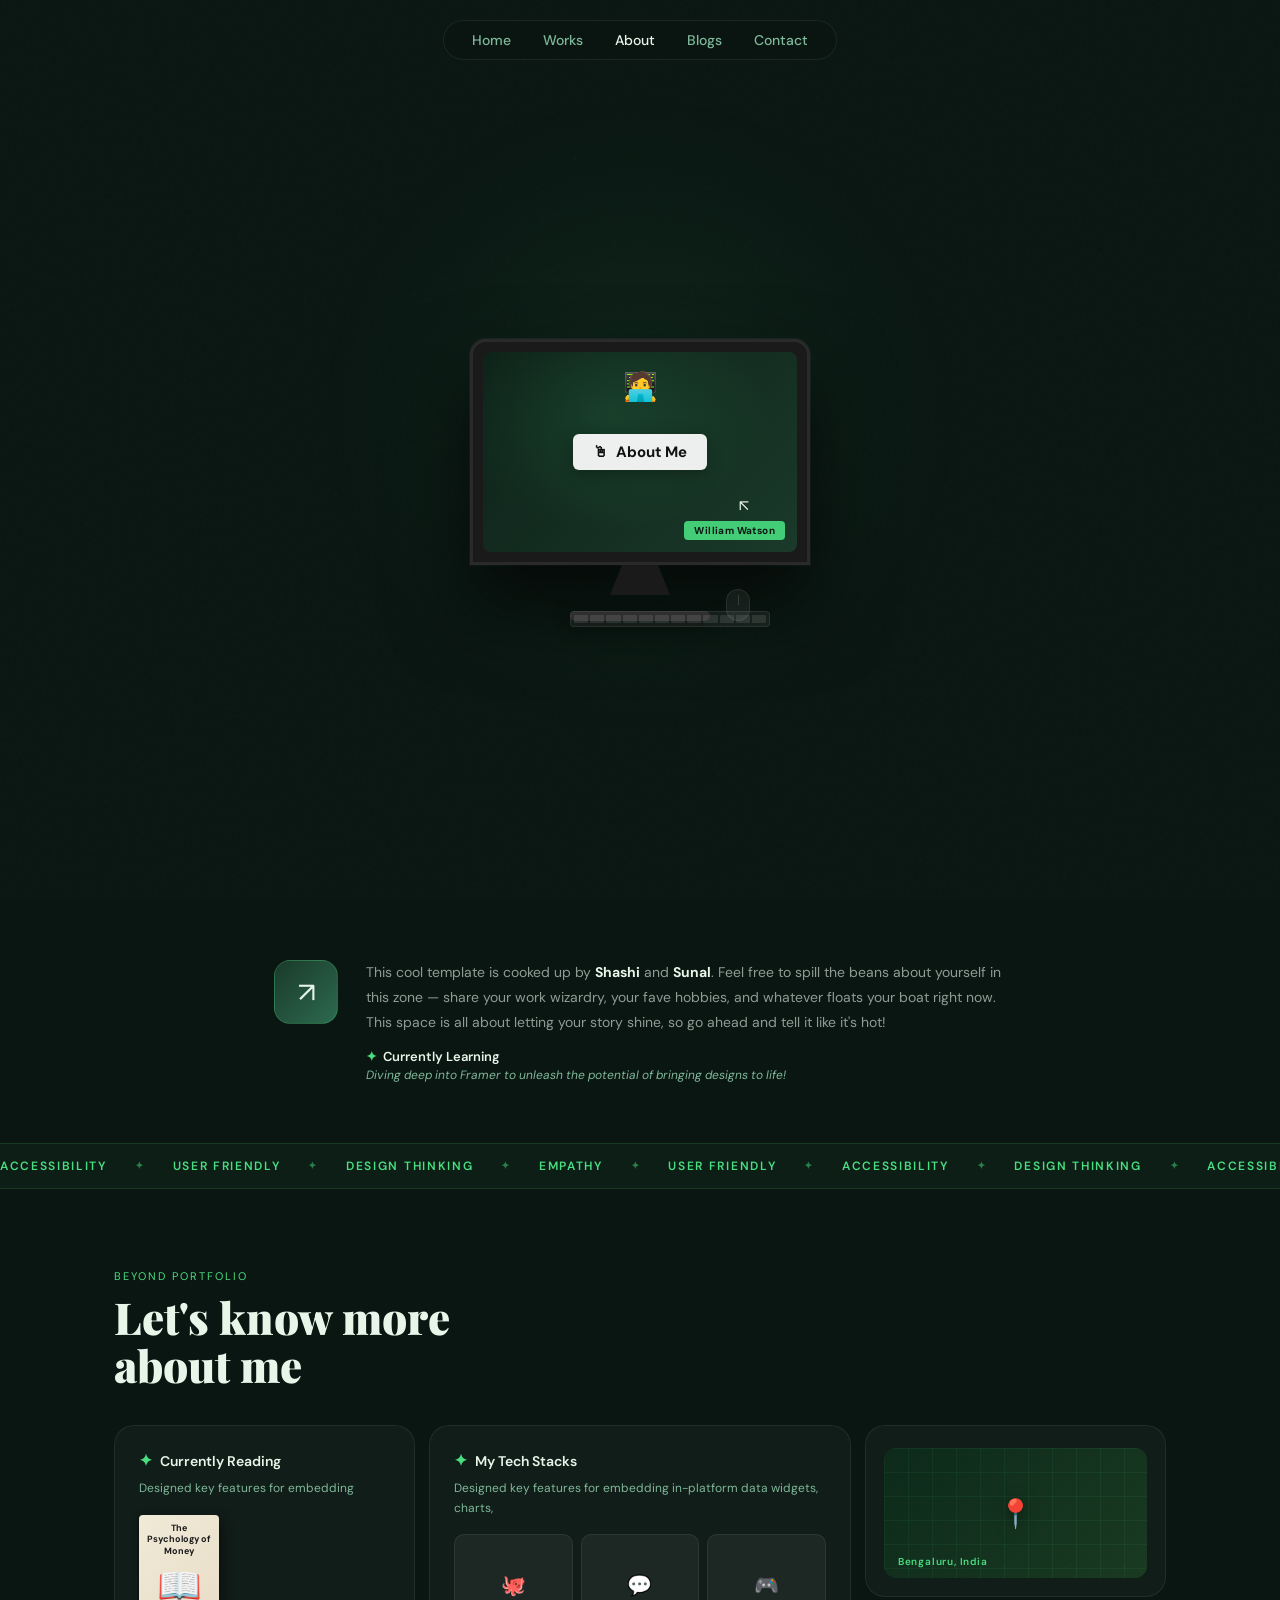
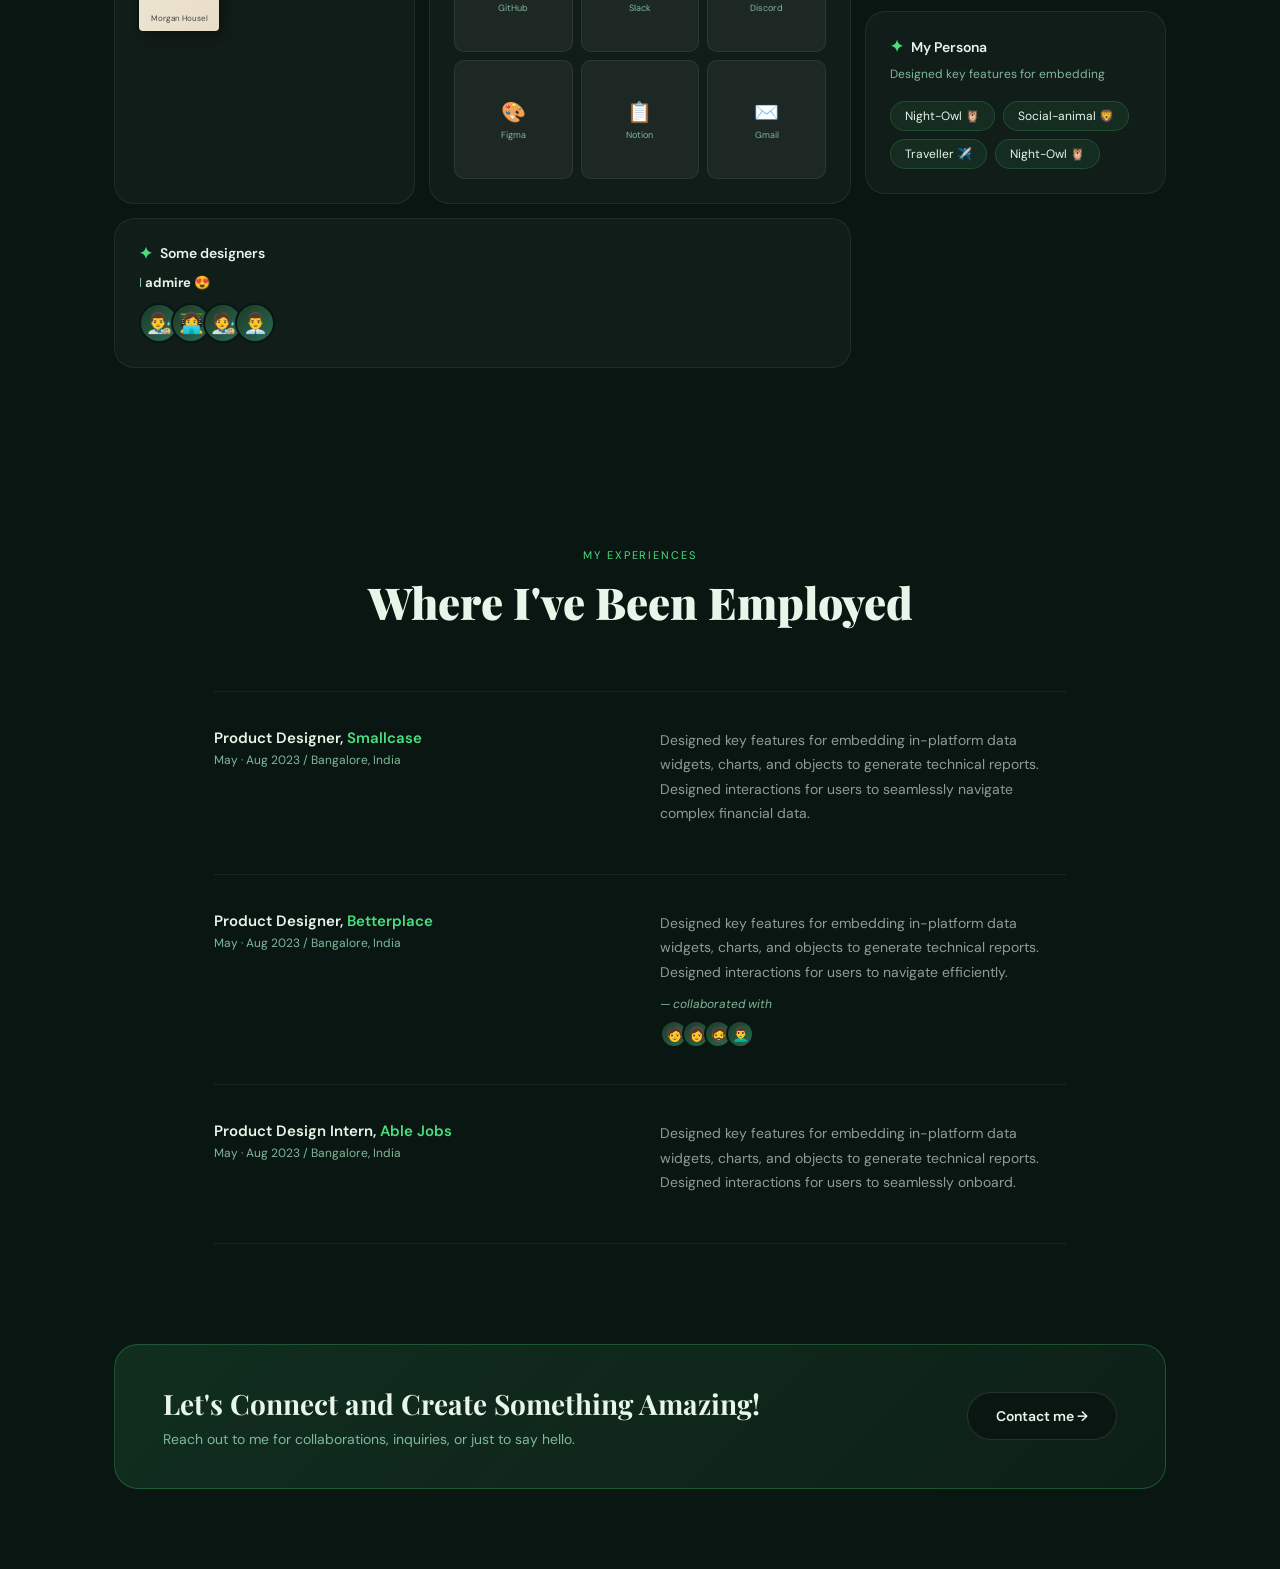
==== about me.html @ 0406e6de "all page ready" ====
<!DOCTYPE html>
<html lang="en">

<head>
<meta charset="UTF-8">
<meta name="viewport" content="width=device-width, initial-scale=1.0">

<title>Ceative Kamrul</title>
<meta content="Graphics & Ui Ux Designer" name="description">
<meta content="creative Kamrul" name="Ui UX Designer Kamrul Hasan">

<!-- Google Fonts -->
<link rel="preconnect" href="https://fonts.googleapis.com">
<link href="https://fonts.googleapis.com/css2?family=Playfair+Display:wght@700;900&family=DM+Sans:wght@300;400;500&display=swap" rel="stylesheet">

<!--Links-->
<link rel="stylesheet" href="about me.css">

<!-- Favicons -->
<link href="./assets/fav-icon/K.png" rel="icon">
<link href="./assets/fav-icon/K.png" rel="apple-touch-icon">

</head>
<body>

<!-- NAV -->
<nav>
  <a href="./index.html">Home</a>
  <a href="./works.html">Works</a>
  <a href="#about" class="active">About</a>
  <a href="./blogs.html">Blogs</a>
  <a href="#faq">Contact</a>
</nav>


<!-- ── HERO MONITOR ── -->
<section class="hero">
  <div class="hero-glow"></div>

  <div class="monitor-wrap reveal">
    <div class="monitor">
      <div class="monitor-screen">
        <div class="monitor-avatar">🧑‍💻</div>
        <div class="monitor-label">
          <span>🖱</span> About Me
        </div>
        <div class="monitor-name-tag">William Watson</div>
        <div class="monitor-cursor">↖</div>
      </div>
    </div>
    <div class="monitor-stand-neck"></div>
    <div class="monitor-stand-base" style="position:relative">
      <div class="monitor-keyboard">
        <span></span><span></span><span></span><span></span>
        <span></span><span></span><span></span><span></span>
        <span></span><span></span><span></span><span></span>
      </div>
      <div class="monitor-mouse"></div>
    </div>
  </div>
</section>

<!-- ── BIO STRIP ── -->
<div class="bio-strip">
  <div class="bio-icon">↗</div>
  <div class="bio-text">
    <p>This cool template is cooked up by <strong>Shashi</strong> and <strong>Sunal</strong>. Feel free to spill the beans about yourself in this zone — share your work wizardry, your fave hobbies, and whatever floats your boat right now. This space is all about letting your story shine, so go ahead and tell it like it's hot!</p>
    <div class="bio-learning">
      <div>
        <div class="bio-learning-label"><span style="color:var(--green)">✦</span> Currently Learning</div>
        <div class="bio-learning-desc">Diving deep into Framer to unleash the potential of bringing designs to life!</div>
      </div>
    </div>
  </div>
</div>

<!-- ── TICKER ── -->
<div class="ticker-wrap">
  <div class="ticker-track">
    <span>ACCESSIBILITY</span><span class="tick-dot">✦</span>
    <span>USER FRIENDLY</span><span class="tick-dot">✦</span>
    <span>DESIGN THINKING</span><span class="tick-dot">✦</span>
    <span>EMPATHY</span><span class="tick-dot">✦</span>
    <span>USER FRIENDLY</span><span class="tick-dot">✦</span>
    <span>ACCESSIBILITY</span><span class="tick-dot">✦</span>
    <span>DESIGN THINKING</span><span class="tick-dot">✦</span>
    <span>ACCESSIBILITY</span><span class="tick-dot">✦</span>
    <span>USER FRIENDLY</span><span class="tick-dot">✦</span>
    <span>DESIGN THINKING</span><span class="tick-dot">✦</span>
    <span>EMPATHY</span><span class="tick-dot">✦</span>
    <span>USER FRIENDLY</span><span class="tick-dot">✦</span>
    <span>ACCESSIBILITY</span><span class="tick-dot">✦</span>
    <span>DESIGN THINKING</span><span class="tick-dot">✦</span>
  </div>
</div>

<!-- ── BEYOND PORTFOLIO ── -->
<section class="beyond-section">
  <div class="beyond-header reveal">
    <div class="beyond-tag">Beyond Portfolio</div>
    <h2 class="beyond-title">Let's know more<br>about me</h2>
  </div>

  <div class="bento">

    <!-- Currently Reading -->
    <div class="bento-card reveal">
      <div class="bento-card-title"><span class="bento-spark">✦</span> Currently Reading</div>
      <div class="bento-desc">Designed key features for embedding</div>
      <div class="book-cover">
        <div class="book-cover-title">The Psychology of Money</div>
        <div class="book-cover-img">📖</div>
        <div class="book-cover-sub">Morgan Housel</div>
      </div>
    </div>

    <!-- Tech Stacks -->
    <div class="bento-card reveal" style="transition-delay:.1s">
      <div class="bento-card-title"><span class="bento-spark">✦</span> My Tech Stacks</div>
      <div class="bento-desc">Designed key features for embedding in-platform data widgets, charts,</div>
      <div class="tech-grid">
        <div class="tech-item">🐙<span>GitHub</span></div>
        <div class="tech-item">💬<span>Slack</span></div>
        <div class="tech-item">🎮<span>Discord</span></div>
        <div class="tech-item">🎨<span>Figma</span></div>
        <div class="tech-item">📋<span>Notion</span></div>
        <div class="tech-item">✉️<span>Gmail</span></div>
      </div>
    </div>

    <!-- Map + Persona stacked -->
    <div style="display:flex;flex-direction:column;gap:14px">

      <!-- Map -->
      <div class="bento-card reveal" style="transition-delay:.2s;padding:18px">
        <div class="map-card">
          <div class="map-grid"></div>
          <div class="map-roads"></div>
          <div class="map-pin">📍</div>
          <div class="map-city">Bengaluru, India</div>
        </div>
      </div>

      <!-- My Persona -->
      <div class="bento-card reveal" style="transition-delay:.25s">
        <div class="bento-card-title"><span class="bento-spark">✦</span> My Persona</div>
        <div class="bento-desc">Designed key features for embedding</div>
        <div class="persona-chips">
          <span class="persona-chip">Night-Owl 🦉</span>
          <span class="persona-chip">Social-animal 🦁</span>
          <span class="persona-chip">Traveller ✈️</span>
          <span class="persona-chip">Night-Owl 🦉</span>
        </div>
      </div>
    </div>

    <!-- Designers I admire (spans 2 cols) -->
    <div class="bento-card reveal" style="grid-column: span 2; transition-delay:.3s">
      <div class="bento-card-title"><span class="bento-spark">✦</span> Some designers</div>
      <div class="admire-text" style="margin-bottom:12px">I <strong>admire</strong> 😍</div>
      <div class="admire-avatars">
        <div class="admire-avatar">👨‍🎨</div>
        <div class="admire-avatar">👩‍💻</div>
        <div class="admire-avatar">🧑‍🎨</div>
        <div class="admire-avatar">👨‍💼</div>
      </div>
    </div>

  </div>
</section>

<!-- ── EXPERIENCE ── -->
<section class="experience-section">
  <div class="exp-header reveal">
    <div class="beyond-tag" style="justify-content:center;display:flex">My Experiences</div>
    <h2 style="font-family:'Playfair Display',serif;font-size:clamp(28px,4vw,44px);font-weight:900;margin-top:10px">Where I've Been Employed</h2>
  </div>

  <div class="exp-list">

    <div class="exp-item" style="animation-delay:.05s">
      <div class="exp-left">
        <div class="exp-role">Product Designer, <span class="exp-company">Smallcase</span></div>
        <div class="exp-date">May · Aug 2023 / Bangalore, India</div>
      </div>
      <div class="exp-right">
        <p class="exp-desc">Designed key features for embedding in-platform data widgets, charts, and objects to generate technical reports. Designed interactions for users to seamlessly navigate complex financial data.</p>
      </div>
    </div>

    <div class="exp-item" style="animation-delay:.1s">
      <div class="exp-left">
        <div class="exp-role">Product Designer, <span class="exp-company">Betterplace</span></div>
        <div class="exp-date">May · Aug 2023 / Bangalore, India</div>
      </div>
      <div class="exp-right">
        <p class="exp-desc">Designed key features for embedding in-platform data widgets, charts, and objects to generate technical reports. Designed interactions for users to navigate efficiently.</p>
        <div class="exp-collab">— collaborated with</div>
        <div class="exp-faces">
          <div class="exp-face">🧑</div>
          <div class="exp-face">👩</div>
          <div class="exp-face">🧔</div>
          <div class="exp-face">👨‍🦱</div>
        </div>
      </div>
    </div>

    <div class="exp-item" style="animation-delay:.15s">
      <div class="exp-left">
        <div class="exp-role">Product Design Intern, <span class="exp-company">Able Jobs</span></div>
        <div class="exp-date">May · Aug 2023 / Bangalore, India</div>
      </div>
      <div class="exp-right">
        <p class="exp-desc">Designed key features for embedding in-platform data widgets, charts, and objects to generate technical reports. Designed interactions for users to seamlessly onboard.</p>
      </div>
    </div>

  </div>
</section>

<!-- ── CTA BANNER ── -->
<div class="cta-banner reveal">
  <div class="cta-inner">
    <div class="cta-text">
      <h3>Let's Connect and Create Something Amazing!</h3>
      <p>Reach out to me for collaborations, inquiries, or just to say hello.</p>
    </div>
    <a href="portfolio.html#faq" class="cta-btn">Contact me →</a>
  </div>
</div>

<script>
  // Scroll reveal
  const observer = new IntersectionObserver(entries => {
    entries.forEach(e => { if (e.isIntersecting) e.target.classList.add('visible'); });
  }, { threshold: 0.12 });
  document.querySelectorAll('.reveal').forEach(el => observer.observe(el));
</script>
</body>
</html>
---- about me.css ----
:root {
    --bg: #0a1612;
    --green: #4ade80;
    --green-dim: rgba(74,222,128,0.12);
    --text: #e8f5e9;
    --muted: #7fb89a;
    --border: rgba(255,255,255,0.07);
    --card: rgba(255,255,255,0.03);
  }

  *, *::before, *::after { box-sizing: border-box; margin: 0; padding: 0; }
  html { scroll-behavior: smooth; }

  body {
    background: var(--bg);
    color: var(--text);
    font-family: 'DM Sans', sans-serif;
    overflow-x: hidden;
  }

  /* noise */
  body::before {
    content: '';
    position: fixed; inset: 0;
    background-image: url("data:image/svg+xml,%3Csvg viewBox='0 0 256 256' xmlns='http://www.w3.org/2000/svg'%3E%3Cfilter id='n'%3E%3CfeTurbulence type='fractalNoise' baseFrequency='0.9' numOctaves='4' stitchTiles='stitch'/%3E%3C/filter%3E%3Crect width='100%25' height='100%25' filter='url(%23n)' opacity='0.04'/%3E%3C/svg%3E");
    pointer-events: none; z-index: 0; opacity: .5;
  }

  /* ── NAV ── */
  nav {
    position: fixed; top: 20px; left: 50%;
    transform: translateX(-50%);
    z-index: 100;
    background: rgba(10,22,18,0.8);
    backdrop-filter: blur(16px);
    border: 1px solid var(--border);
    border-radius: 999px;
    padding: 10px 28px;
    display: flex; gap: 32px;
    animation: fadeDown .6s ease both;
  }
  nav a { color: var(--muted); text-decoration: none; font-size: 14px; font-weight: 500; transition: color .2s; }
  nav a:hover, nav a.active { color: var(--text); }

  /* ── HERO MONITOR ── */
  .hero {
    position: relative; z-index: 1;
    display: flex; flex-direction: column;
    align-items: center; justify-content: center;
    min-height: 100vh;
    padding: 120px 24px 60px;
    text-align: center;
    overflow: hidden;
  }

  .hero-glow {
    position: absolute;
    width: 700px; height: 700px;
    top: 50%; left: 50%;
    transform: translate(-50%, -55%);
    background: radial-gradient(ellipse, rgba(74,222,128,0.07) 0%, transparent 65%);
    pointer-events: none;
  }

  /* iMac monitor */
  .monitor-wrap {
    position: relative; z-index: 1;
    animation: float 5s ease-in-out infinite;
    margin-bottom: 0;
  }

  .monitor {
    width: 340px;
    background: #1a1a1a;
    border: 3px solid #2a2a2a;
    border-radius: 16px 16px 0 0;
    padding: 10px;
    box-shadow: 0 40px 80px rgba(0,0,0,0.7), 0 0 0 1px rgba(255,255,255,0.05);
  }

  .monitor-screen {
    background: linear-gradient(135deg, #0d2018, #1a3a2a);
    border-radius: 8px;
    height: 200px;
    display: flex; align-items: center; justify-content: center;
    position: relative; overflow: hidden;
  }

  .monitor-screen::before {
    content: '';
    position: absolute; inset: 0;
    background: radial-gradient(ellipse at 40% 30%, rgba(74,222,128,0.12) 0%, transparent 60%);
  }

  .monitor-label {
    background: rgba(255,255,255,0.92);
    color: #111;
    font-weight: 700;
    font-size: 15px;
    padding: 8px 20px;
    border-radius: 6px;
    position: relative; z-index: 1;
    box-shadow: 0 4px 16px rgba(0,0,0,0.3);
    display: flex; align-items: center; gap: 8px;
  }

  .monitor-avatar {
    font-size: 28px;
    position: absolute; top: 16px; left: 50%;
    transform: translateX(-50%);
    z-index: 2;
  }

  .monitor-name-tag {
    position: absolute; bottom: 12px; right: 12px;
    background: rgba(74,222,128,0.9);
    color: #0a1612;
    font-size: 10px; font-weight: 700;
    padding: 3px 10px; border-radius: 4px;
    letter-spacing: .04em;
    z-index: 2;
  }

  .monitor-cursor {
    position: absolute; bottom: 36px; right: 48px;
    font-size: 16px; z-index: 2;
  }

  .monitor-stand-neck {
    width: 60px; height: 30px;
    background: #1a1a1a;
    margin: 0 auto;
    clip-path: polygon(20% 0, 80% 0, 100% 100%, 0% 100%);
  }

  .monitor-stand-base {
    width: 140px; height: 10px;
    background: #222;
    border-radius: 999px;
    margin: 0 auto;
    box-shadow: 0 4px 16px rgba(0,0,0,0.5);
  }

  .monitor-keyboard {
    width: 200px; height: 16px;
    background: rgba(255,255,255,0.06);
    border: 1px solid rgba(255,255,255,0.08);
    border-radius: 4px;
    margin: 16px auto 0;
    display: grid;
    grid-template-columns: repeat(12,1fr);
    gap: 2px; padding: 3px;
  }
  .monitor-keyboard span {
    background: rgba(255,255,255,0.1);
    border-radius: 1px;
  }

  .monitor-mouse {
    width: 24px; height: 32px;
    background: rgba(255,255,255,0.06);
    border: 1px solid rgba(255,255,255,0.08);
    border-radius: 12px;
    position: absolute;
    right: -40px; bottom: 0;
  }
  .monitor-mouse::before {
    content: '';
    display: block;
    width: 1px; height: 10px;
    background: rgba(255,255,255,0.15);
    margin: 5px auto;
  }

  /* ── BIO STRIP ── */
  .bio-strip {
    position: relative; z-index: 1;
    max-width: 780px;
    margin: 60px auto 0;
    padding: 0 24px;
    display: flex; gap: 28px; align-items: flex-start;
    animation: fadeUp .8s .3s ease both; opacity: 0;
    animation-fill-mode: forwards;
  }

  .bio-icon {
    width: 64px; height: 64px;
    background: linear-gradient(135deg, #1a3a2a, #2d6a4f);
    border-radius: 16px;
    border: 1px solid rgba(74,222,128,0.2);
    display: flex; align-items: center; justify-content: center;
    font-size: 28px; flex-shrink: 0;
  }

  .bio-text p { font-size: 14px; color: rgba(232,245,233,0.6); line-height: 1.8; margin-bottom: 12px; }
  .bio-text p strong { color: var(--text); }

  .bio-learning {
    display: flex; align-items: flex-start; gap: 8px; margin-top: 4px;
  }
  .bio-learning-label {
    font-size: 13px; font-weight: 600; color: var(--text);
    display: flex; align-items: center; gap: 6px;
  }
  .bio-learning-desc { font-size: 12px; color: var(--muted); font-style: italic; margin-top: 2px; }

  /* ── TICKER ── */
  .ticker-wrap {
    overflow: hidden;
    border-top: 1px solid rgba(74,222,128,0.15);
    border-bottom: 1px solid rgba(74,222,128,0.15);
    background: rgba(74,222,128,0.04);
    padding: 14px 0;
    margin: 60px 0;
    position: relative; z-index: 1;
  }
  .ticker-track {
    display: flex; align-items: center; gap: 28px;
    width: max-content;
    animation: scroll-left 20s linear infinite;
    font-size: 12px; font-weight: 600; letter-spacing: .14em; color: var(--green);
  }
  .tick-dot { opacity: .5; font-size: 10px; }

  /* ── BEYOND SECTION ── */
  .beyond-section {
    position: relative; z-index: 1;
    max-width: 1100px; margin: 0 auto;
    padding: 20px 24px 100px;
  }

  .beyond-header {
    margin-bottom: 36px;
  }
  .beyond-tag {
    font-size: 11px; letter-spacing: .18em; text-transform: uppercase;
    color: var(--green); margin-bottom: 10px;
  }
  .beyond-title {
    font-family: 'Playfair Display', serif;
    font-size: clamp(28px, 4vw, 44px);
    font-weight: 900; line-height: 1.1;
  }

  /* bento grid */
  .bento {
    display: grid;
    grid-template-columns: 1fr 1.4fr 1fr;
    grid-template-rows: auto auto;
    gap: 14px;
  }

  @media (max-width: 860px) { .bento { grid-template-columns: 1fr 1fr; } }
  @media (max-width: 560px) { .bento { grid-template-columns: 1fr; } }

  .bento-card {
    background: var(--card);
    border: 1px solid var(--border);
    border-radius: 20px;
    overflow: hidden;
    padding: 24px;
    transition: border-color .3s, transform .3s;
  }
  .bento-card:hover {
    border-color: rgba(74,222,128,0.2);
    transform: translateY(-3px);
  }

  .bento-card-title {
    display: flex; align-items: center; gap: 8px;
    font-size: 14px; font-weight: 600; color: var(--text);
    margin-bottom: 8px;
  }
  .bento-spark { color: var(--green); font-size: 16px; }
  .bento-desc { font-size: 12px; color: var(--muted); line-height: 1.6; margin-bottom: 16px; }

  /* currently reading */
  .book-cover {
    width: 80px;
    background: linear-gradient(135deg, #f0ead6, #e8dcc8);
    border-radius: 4px;
    padding: 8px 6px;
    box-shadow: 4px 4px 12px rgba(0,0,0,0.4), -2px 0 0 rgba(0,0,0,0.2);
    margin-top: 8px;
  }
  .book-cover-title { font-size: 9px; font-weight: 700; color: #1a1a1a; text-align: center; line-height: 1.3; margin-bottom: 4px; }
  .book-cover-sub { font-size: 8px; color: #444; text-align: center; }
  .book-cover-img { font-size: 36px; text-align: center; display: block; margin: 4px 0; }

  /* tech stacks */
  .tech-grid {
    display: grid; grid-template-columns: repeat(3,1fr); gap: 8px;
    margin-top: 4px;
  }
  .tech-item {
    background: rgba(255,255,255,0.05);
    border: 1px solid var(--border);
    border-radius: 10px;
    width: 100%; aspect-ratio: 1;
    display: flex; flex-direction: column;
    align-items: center; justify-content: center;
    font-size: 20px; gap: 4px;
    cursor: default;
    transition: background .2s, border-color .2s;
  }
  .tech-item:hover { background: rgba(74,222,128,0.08); border-color: rgba(74,222,128,0.2); }
  .tech-item span { font-size: 9px; color: var(--muted); }

  /* map card */
  .map-card {
    background: linear-gradient(135deg, #0d2a1a, #1a3a22);
    border-radius: 12px;
    height: 130px;
    display: flex; align-items: center; justify-content: center;
    position: relative; overflow: hidden;
    margin-top: 4px;
  }
  .map-grid {
    position: absolute; inset: 0;
    background-image:
      linear-gradient(rgba(74,222,128,0.06) 1px, transparent 1px),
      linear-gradient(90deg, rgba(74,222,128,0.06) 1px, transparent 1px);
    background-size: 24px 24px;
  }
  .map-roads {
    position: absolute; inset: 0;
    background-image:
      linear-gradient(45deg, rgba(74,222,128,0.08) 1px, transparent 1px),
      linear-gradient(-45deg, rgba(74,222,128,0.05) 1px, transparent 1px);
    background-size: 60px 60px;
  }
  .map-pin { font-size: 28px; position: relative; z-index: 1; filter: drop-shadow(0 4px 8px rgba(0,0,0,0.5)); }
  .map-city {
    position: absolute; bottom: 10px; left: 14px;
    font-size: 10px; font-weight: 600; color: var(--green);
    letter-spacing: .08em; z-index: 1;
  }

  /* designers i admire */
  .admire-avatars {
    display: flex; gap: -8px; margin-top: 12px;
  }
  .admire-avatar {
    width: 40px; height: 40px; border-radius: 50%;
    border: 2px solid var(--bg);
    background: linear-gradient(135deg, #1a3a2a, #2d6a4f);
    display: flex; align-items: center; justify-content: center;
    font-size: 20px; margin-left: -8px;
  }
  .admire-avatar:first-child { margin-left: 0; }
  .admire-text { font-size: 13px; color: var(--muted); margin-top: 10px; }
  .admire-text strong { color: var(--text); }

  /* my persona chips */
  .persona-chips { display: flex; flex-wrap: wrap; gap: 8px; margin-top: 12px; }
  .persona-chip {
    background: rgba(74,222,128,0.08);
    border: 1px solid rgba(74,222,128,0.18);
    border-radius: 999px;
    padding: 6px 14px; font-size: 12px; color: var(--text);
    display: flex; align-items: center; gap: 5px;
  }

  /* ── EXPERIENCE ── */
  .experience-section {
    position: relative; z-index: 1;
    max-width: 900px; margin: 0 auto;
    padding: 80px 24px 100px;
  }

  .exp-header { text-align: center; margin-bottom: 60px; }

  .exp-list { display: flex; flex-direction: column; gap: 0; }

  .exp-item {
    display: grid;
    grid-template-columns: 1fr 1fr;
    gap: 40px;
    padding: 36px 0;
    border-bottom: 1px solid var(--border);
    animation: fadeUp .6s ease both; opacity: 0;
    animation-fill-mode: forwards;
  }
  .exp-item:first-child { border-top: 1px solid var(--border); }

  @media (max-width: 600px) { .exp-item { grid-template-columns: 1fr; gap: 12px; } }

  .exp-left {}
  .exp-role { font-size: 15px; font-weight: 600; color: var(--text); margin-bottom: 4px; }
  .exp-company { color: var(--green); font-weight: 600; }
  .exp-date { font-size: 12px; color: var(--muted); margin-top: 4px; }

  .exp-right {}
  .exp-desc { font-size: 14px; color: rgba(232,245,233,0.6); line-height: 1.75; margin-bottom: 12px; }
  .exp-collab { font-size: 12px; color: var(--muted); margin-bottom: 8px; font-style: italic; }
  .exp-faces { display: flex; gap: 0; }
  .exp-face {
    width: 28px; height: 28px; border-radius: 50%;
    border: 2px solid var(--bg);
    background: linear-gradient(135deg, #1a3a2a, #2d6a4f);
    display: flex; align-items: center; justify-content: center;
    font-size: 14px; margin-left: -6px;
  }
  .exp-face:first-child { margin-left: 0; }

  /* ── CTA BANNER ── */
  .cta-banner {
    position: relative; z-index: 1;
    max-width: 1100px; margin: 0 auto 80px;
    padding: 0 24px;
  }

  .cta-inner {
    background: linear-gradient(135deg, rgba(74,222,128,0.12), rgba(74,222,128,0.05));
    border: 1px solid rgba(74,222,128,0.25);
    border-radius: 24px;
    padding: 40px 48px;
    display: flex; align-items: center; justify-content: space-between;
    gap: 24px; flex-wrap: wrap;
  }

  .cta-text h3 {
    font-family: 'Playfair Display', serif;
    font-size: clamp(20px, 3vw, 28px);
    font-weight: 700; margin-bottom: 8px;
    color: var(--text);
  }
  .cta-text p { font-size: 14px; color: var(--muted); }

  .cta-btn {
    display: inline-flex; align-items: center; gap: 10px;
    padding: 14px 28px;
    background: #0a1612;
    border: 1px solid rgba(255,255,255,0.12);
    border-radius: 999px;
    font-size: 14px; font-weight: 600;
    color: var(--text); text-decoration: none;
    white-space: nowrap;
    transition: background .2s, border-color .2s, transform .2s;
  }
  .cta-btn:hover {
    background: rgba(255,255,255,0.06);
    border-color: rgba(255,255,255,0.25);
    transform: translateX(3px);
  }

  /* ── KEYFRAMES ── */
  @keyframes fadeDown { from { opacity:0; transform:translateX(-50%) translateY(-20px); } to { opacity:1; transform:translateX(-50%) translateY(0); } }
  @keyframes fadeUp { from { opacity:0; transform:translateY(30px); } to { opacity:1; transform:translateY(0); } }
  @keyframes float { 0%,100% { transform:translateY(0); } 50% { transform:translateY(-10px); } }
  @keyframes scroll-left { from { transform:translateX(0); } to { transform:translateX(-50%); } }

  .reveal { opacity:0; transform:translateY(36px); transition: opacity .7s ease, transform .7s ease; }
  .reveal.visible { opacity:1; transform:translateY(0); }
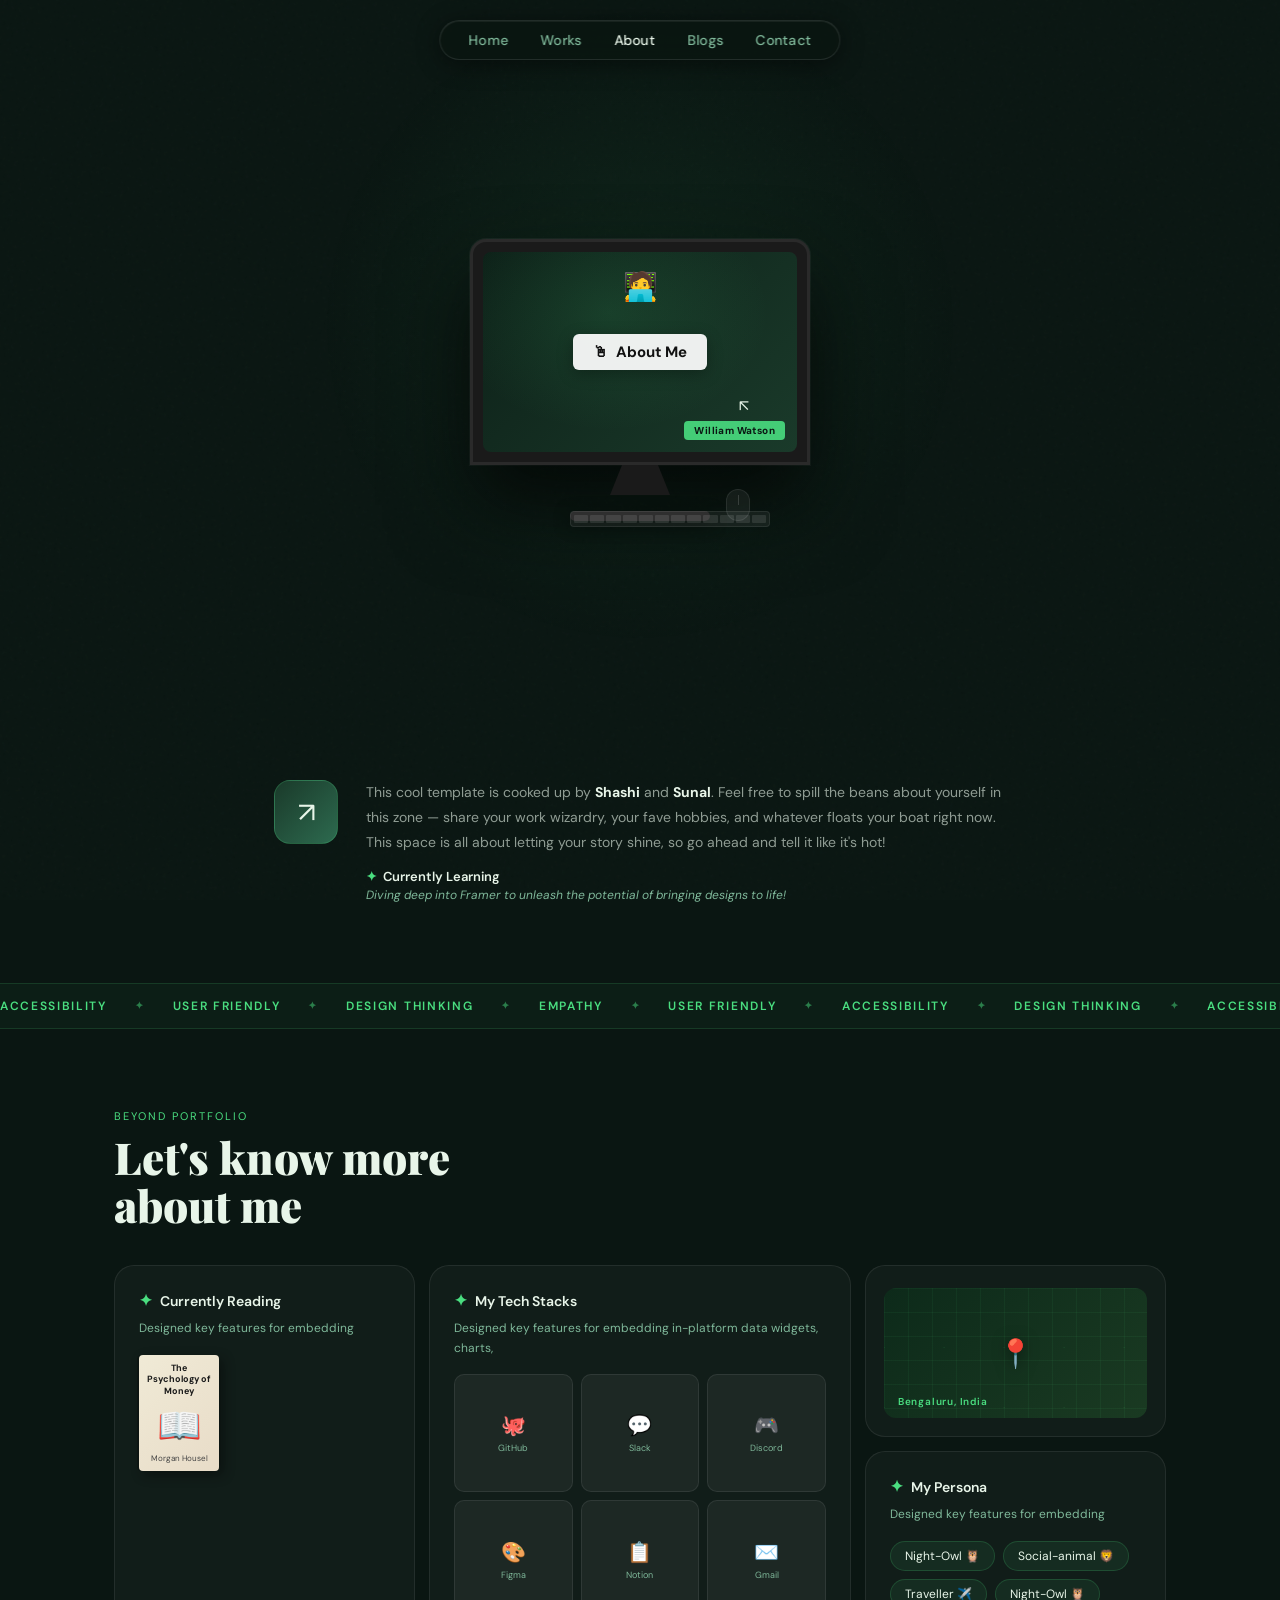
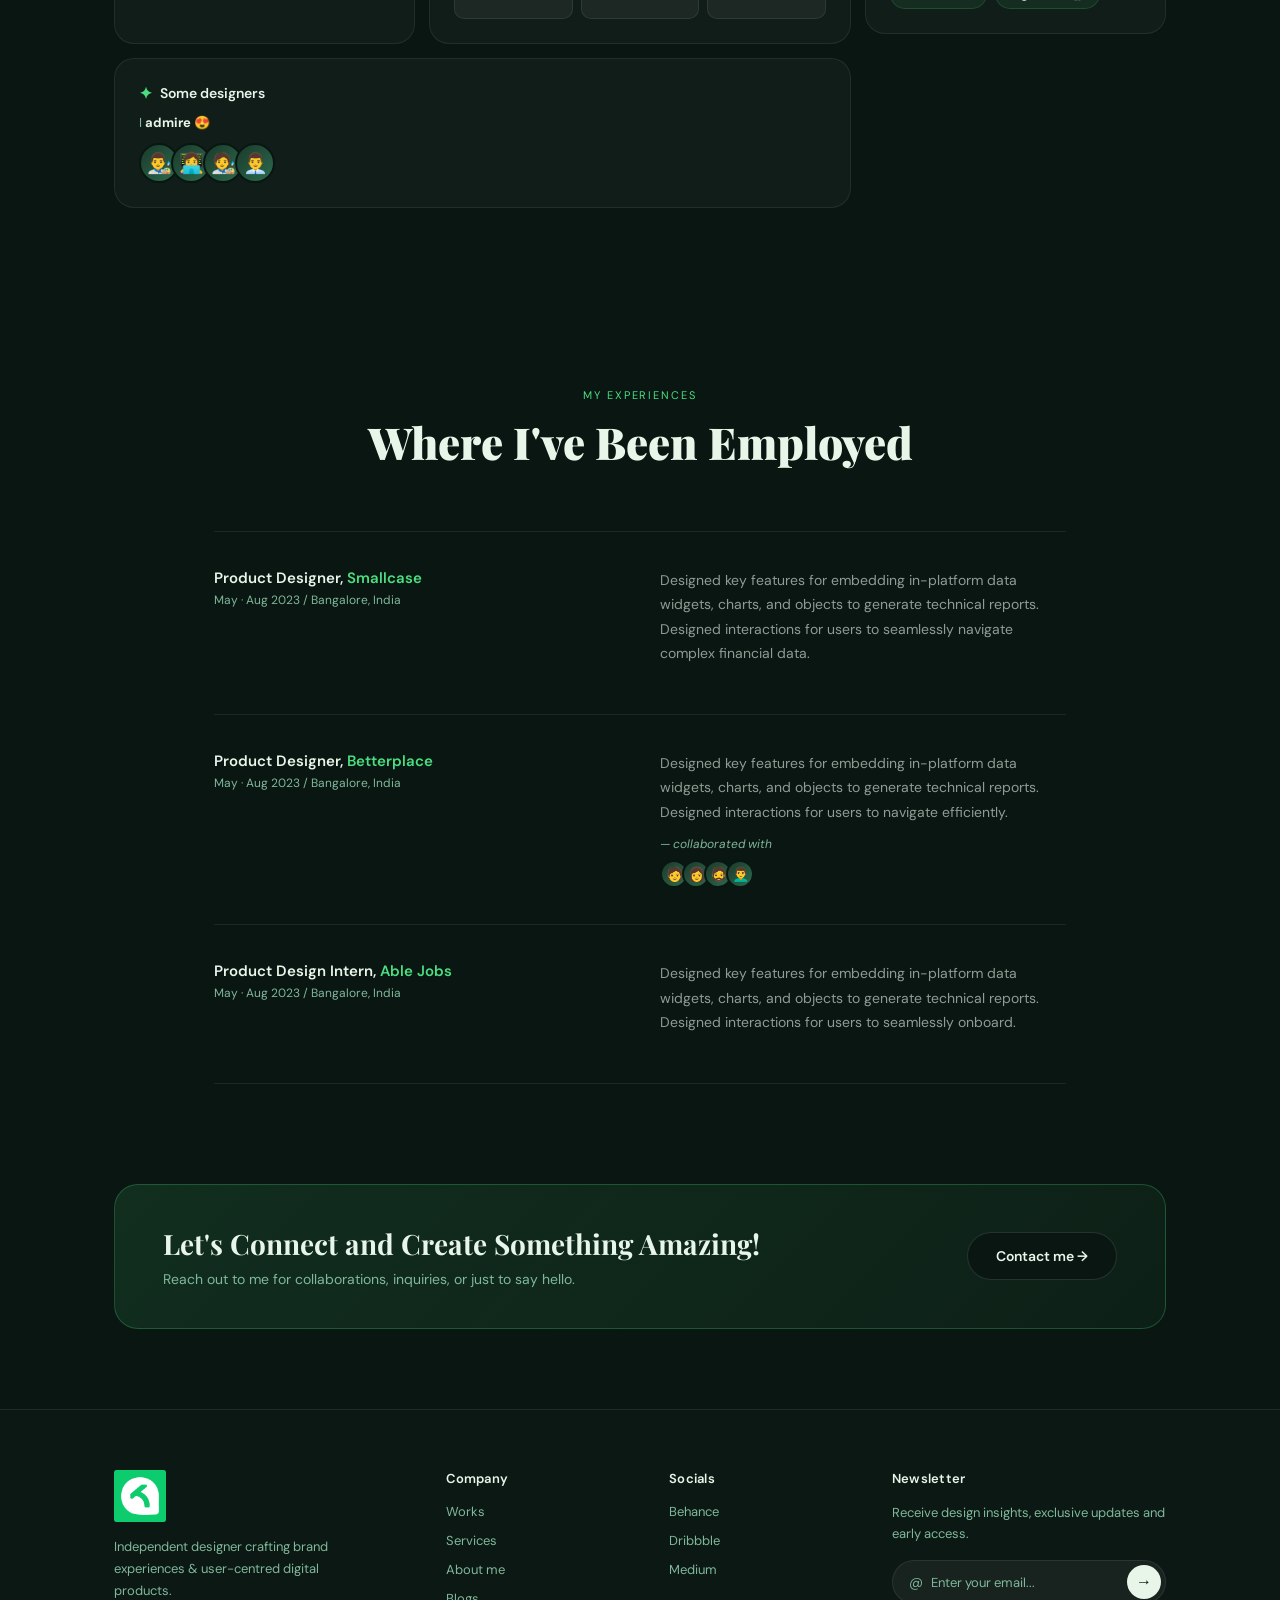
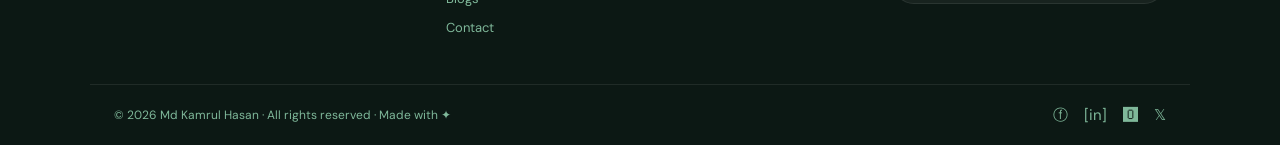
==== commit 6693636e: "chore: clean up code structure and remove unused code blocks" ====
--- a/about me.html
+++ b/about me.html
@@ -15,6 +15,7 @@
 
 <!--Links-->
 <link rel="stylesheet" href="about me.css">
+<link rel="stylesheet" href="style.css">
 
 <!-- Favicons -->
 <link href="./assets/fav-icon/K.png" rel="icon">
@@ -229,6 +230,55 @@
   </div>
 </div>
 
+<footer>
+  <div class="footer-main">
+    <div class="footer-brand">
+      <div class="footer-logo">
+        <img src="./assets/fav-icon/K.png" alt="" width="52" height="52">
+      </div>
+      <p class="footer-brand-desc">Independent designer crafting brand experiences & user-centred digital products.</p>
+    </div>
+
+    <div class="footer-col">
+      <div class="footer-col-title">Company</div>
+      <a href="./works.html" class="footer-link">Works</a>
+      <a href="#services" class="footer-link">Services</a>
+      <a href="./about me.html" class="footer-link">About me</a>
+      <a href="./blogs.html" class="footer-link">Blogs</a>
+      <a href="./contact.html" class="footer-link">Contact</a>
+    </div>
+
+    <div class="footer-col">
+      <div class="footer-col-title">Socials</div>
+      <a href="https://www.behance.com/kamrul21042/" target="_blank" class="footer-link">Behance </a>
+      <a href="https://www.dribbble.com/kamrul21042/" target="_blank" class="footer-link">Dribbble </a>
+      <a href="https://medium.com/@kamrul21042" target="_blank" class="footer-link">Medium </a>
+
+    </div>
+
+    <div class="footer-col footer-newsletter">
+      <div class="footer-col-title">Newsletter</div>
+      <p class="footer-newsletter-desc">Receive design insights, exclusive updates and early access.</p>
+      <div class="footer-input-wrap">
+        <span class="footer-input-icon">@</span>
+        <input type="email" placeholder="Enter your email..." class="footer-input">
+        <button class="footer-send-btn" aria-label="Subscribe">→</button>
+      </div>
+    </div>
+  </div>
+
+  <div class="footer-bottom">
+    <span>© 2026 Md Kamrul Hasan · All rights reserved · Made with ✦</span>
+    <div class="footer-bottom-right">
+      <!-- <span class="footer-built">Md Kamrul Hasan</span> -->
+      <a href="https://www.facebook.com/kamrul21042/" target="_blank" class="footer-icon-link" title="facebook">ⓕ</a>
+      <a href="https://www.linkedin.com/in/kamrul21042/" target="_blank"  class="footer-icon-link" title="LinkedIn">[in]</a>
+      <a href="https://www.Instagram.com/kamrul21042/" target="_blank"  class="footer-icon-link" title="Instagram">🅾</a>
+      <a href="https://www.x.com/kamrul21042/" target="_blank"  class="footer-icon-link" title="Twitter">𝕏</a>
+    </div>
+  </div>
+</footer>
+
 <script>
   // Scroll reveal
   const observer = new IntersectionObserver(entries => {
--- a/style.css
+++ b/style.css
@@ -0,0 +1,1538 @@
+/* ════════════════════════════════════════
+   Kamrul — style.css
+   ════════════════════════════════════════ */
+
+/* ── CSS Variables ── */
+:root {
+    --bg: #0a1612;
+    --bg2: #0d1f1a;
+    --green: #4ade80;
+    --green-dim: #2d6a4f;
+    --text: #e8f5e9;
+    --muted: #7fb89a;
+    --card-bg: rgba(255,255,255,0.04);
+    --border: rgba(255,255,255,0.08);
+  }
+
+  *, *::before, *::after { box-sizing: border-box; margin: 0; padding: 0; }
+
+  html { scroll-behavior: smooth; }
+
+  body {
+    background: var(--bg);
+    color: var(--text);
+    font-family: 'DM Sans', sans-serif;
+    overflow-x: hidden;
+    min-height: 100vh;
+  }
+
+  /* ── NOISE OVERLAY ── */
+  body::before {
+    content: '';
+    position: fixed;
+    inset: 0;
+    background-image: url("data:image/svg+xml,%3Csvg viewBox='0 0 256 256' xmlns='http://www.w3.org/2000/svg'%3E%3Cfilter id='noise'%3E%3CfeTurbulence type='fractalNoise' baseFrequency='0.9' numOctaves='4' stitchTiles='stitch'/%3E%3C/filter%3E%3Crect width='100%25' height='100%25' filter='url(%23noise)' opacity='0.04'/%3E%3C/svg%3E");
+    pointer-events: none;
+    z-index: 0;
+    opacity: .5;
+  }
+
+  /* ── NAV ── */
+  nav {
+    position: fixed;
+    top: 20px;
+    left: 50%;
+    transform: translateX(-50%);
+    z-index: 100;
+    background: rgba(10,22,17,0.80);
+    backdrop-filter: blur(24px) saturate(1.4);
+    border: 1px solid rgba(255,255,255,0.10);
+    border-radius: 999px;
+    padding: 10px 28px;
+    display: flex;
+    gap: 32px;
+    animation: fadeDown .8s ease both;
+    box-shadow: 0 4px 24px rgba(0,0,0,0.45), inset 0 1px 0 rgba(255,255,255,0.06);
+  }
+
+  nav a {
+    color: var(--muted);
+    text-decoration: none;
+    font-size: 14px;
+    font-weight: 500;
+    letter-spacing: .02em;
+    transition: color .2s;
+  }
+  nav a:hover { color: var(--text); }
+
+  /* ── HERO ── */
+  .hero {
+    position: relative;
+    min-height: 80vh;
+    display: flex;
+    flex-direction: column;
+    align-items: center;
+    justify-content: center;
+    text-align: center;
+    padding: 100px 20px 60px;
+    overflow: hidden;
+    z-index: 1;
+  }
+
+  /* radial glow circles */
+  .glow-ring {
+    position: absolute;
+    border-radius: 50%;
+    border: 1px solid rgba(74,222,128,0.08);
+    pointer-events: none;
+  }
+  .glow-ring:nth-child(1) { width: 450px; height: 450px; top: 50%; left: 50%; transform: translate(-50%,-50%); }
+  .glow-ring:nth-child(2) { width: 620px; height: 620px; top: 50%; left: 50%; transform: translate(-50%,-50%); }
+  .glow-ring:nth-child(3) { width: 780px; height: 780px; top: 50%; left: 50%; transform: translate(-50%,-50%); border-color: rgba(74,222,128,0.04); }
+
+  .center-glow {
+    position: absolute;
+    width: 600px;
+    height: 600px;
+    top: 50%; left: 50%;
+    transform: translate(-50%,-55%);
+    background: radial-gradient(ellipse, rgba(74,222,128,0.07) 0%, transparent 70%);
+    pointer-events: none;
+  }
+
+  /* sparkles */
+  .sparkle {
+    position: absolute;
+    pointer-events: none;
+    animation: twinkle 3s ease-in-out infinite;
+  }
+  .sparkle svg { fill: var(--green); }
+  .sparkle:nth-child(4)  { top: 20%; left: 18%; animation-delay: 0s; }
+  .sparkle:nth-child(5)  { top: 15%; left: 72%; animation-delay: .8s; width: 14px; }
+  .sparkle:nth-child(6)  { top: 60%; left: 82%; animation-delay: 1.4s; width: 28px; }
+  .sparkle:nth-child(7)  { top: 35%; left: 10%; animation-delay: .4s; width: 12px; }
+  .sparkle:nth-child(8)  { top: 55%; left: 90%; animation-delay: 2s; width: 36px; }
+  .sparkle:nth-child(9)  { top: 75%; left: 5%;  animation-delay: 1s; width: 10px; }
+
+  .dot-accent {
+    position: absolute;
+    border-radius: 50%;
+    background: var(--green);
+    animation: pulse 3s ease-in-out infinite;
+  }
+  .dot-accent:nth-child(10) { width: 10px; height: 10px; top: 22%; right: 22%; animation-delay: 0s; }
+  .dot-accent:nth-child(11) { width: 6px;  height: 6px;  top: 30%; right: 18%; animation-delay: 1s; opacity: .5; }
+
+  /* avatar */
+  .avatar-wrap {
+    position: relative;
+    width: 72px;
+    height: 72px;
+    margin-bottom: 16px;
+    animation: fadeUp .8s .3s ease both;
+  }
+  .avatar-img {
+    width: 72px; height: 72px;
+    border-radius: 50%;
+    object-fit: cover;
+    background: linear-gradient(135deg,#1a3a2a,#2d6a4f);
+    display: flex; align-items: center; justify-content: center;
+    font-size: 36px;
+    border: 2px solid rgba(74,222,128,0.3);
+    box-shadow: 0 0 30px rgba(74,222,128,0.2);
+  }
+
+  .status-badge {
+    display: inline-flex;
+    align-items: center;
+    gap: 8px;
+    background: rgba(10,30,20,0.85);
+    border: 1px solid rgba(74,222,128,0.2);
+    border-radius: 999px;
+    padding: 6px 14px;
+    font-size: 13px;
+    color: var(--green);
+    margin-bottom: 28px;
+    animation: fadeUp .8s .4s ease both;
+    backdrop-filter: blur(8px);
+  }
+  .status-dot {
+    width: 7px; height: 7px;
+    border-radius: 50%;
+    background: var(--green);
+    box-shadow: 0 0 8px var(--green);
+    animation: pulse 2s ease-in-out infinite;
+  }
+
+  h1 {
+    font-family: 'Playfair Display', serif;
+    font-size: clamp(42px, 7vw, 82px);
+    font-weight: 900;
+    line-height: 1.1;
+    letter-spacing: -.02em;
+    margin-bottom: 20px;
+    animation: fadeUp .8s .5s ease both;
+  }
+  h1 span { font-style: italic; }
+
+  .subtitle {
+    color: var(--muted);
+    font-size: 16px;
+    line-height: 1.7;
+    margin-bottom: 40px;
+    animation: fadeUp .8s .6s ease both;
+  }
+
+  .cta-group {
+    display: flex;
+    gap: 12px;
+    justify-content: center;
+    flex-wrap: wrap;
+    animation: fadeUp .8s .7s ease both;
+  }
+
+  .btn {
+    display: inline-flex;
+    align-items: center;
+    gap: 8px;
+    padding: 14px 28px;
+    border-radius: 999px;
+    font-size: 15px;
+    font-weight: 500;
+    cursor: pointer;
+    text-decoration: none;
+    transition: transform .2s, box-shadow .2s;
+    border: none;
+  }
+  .btn:hover { transform: translateY(-2px); }
+
+  .btn-primary {
+    background: #fff;
+    color: #111;
+    box-shadow: 0 4px 20px rgba(255,255,255,0.15);
+  }
+  .btn-primary:hover { box-shadow: 0 8px 32px rgba(255,255,255,0.25); }
+
+  .btn-dark {
+    background: #1a2a22;
+    color: var(--text);
+    border: 1px solid var(--border);
+  }
+  .btn-dark:hover { box-shadow: 0 8px 24px rgba(0,0,0,0.4); }
+
+  /* ── HORIZONTAL LOGO CAROUSEL ── */
+  .logos-section {
+    position: relative;
+    z-index: 1;
+    padding: 60px 0 80px;
+    overflow: hidden;
+  }
+
+  .logos-label {
+    text-align: center;
+    color: var(--muted);
+    font-size: 13px;
+    letter-spacing: .12em;
+    text-transform: uppercase;
+    margin-bottom: 40px;
+    opacity: 0;
+    animation: fadeUp 1s 1s ease forwards;
+  }
+
+  .carousel-track-wrap {
+    overflow: hidden;
+    mask-image: linear-gradient(to right, transparent 0%, black 12%, black 88%, transparent 100%);
+    -webkit-mask-image: linear-gradient(to right, transparent 0%, black 12%, black 88%, transparent 100%);
+  }
+
+  .carousel-track {
+    display: flex;
+    align-items: center;
+    width: max-content;
+    animation: scroll-left 28s linear infinite;
+  }
+  .carousel-track:hover { animation-play-state: paused; }
+
+  .logo-item-3d {
+    display: flex;
+    align-items: center;
+    justify-content: center;
+    gap: 10px;
+    padding: 14px 28px;
+    margin: 0 10px;
+    background: rgba(255,255,255,0.03);
+    border: 1px solid rgba(74,222,128,0.1);
+    border-radius: 14px;
+    white-space: nowrap;
+    cursor: default;
+    flex-shrink: 0;
+    transition: background .3s, border-color .3s, transform .3s;
+  }
+  .logo-item-3d:hover {
+    background: rgba(74,222,128,0.07);
+    border-color: rgba(74,222,128,0.3);
+    transform: translateY(1px);
+  }
+
+  .logo-text {
+    font-size: 15px;
+    font-weight: 700;
+    letter-spacing: -.01em;
+    color: rgba(255,255,255,0.45);
+    transition: color .3s;
+    white-space: nowrap;
+  }
+  .logo-item-3d:hover .logo-text { color: rgba(255,255,255,0.9); }
+
+  .logo-img {
+    height: 26px;
+    width: auto;
+    object-fit: contain;
+    /* filter: brightness(0) invert(1); */
+    opacity: 0.4;
+    transition: opacity .3s, filter .3s;
+    flex-shrink: 0;
+  }
+  .logo-item-3d:hover .logo-img {
+    opacity: 1;
+    /* filter: brightness(0) invert(1) sepia(1) saturate(4) hue-rotate(95deg); */
+  }
+
+  @keyframes scroll-left {
+    from { transform: translateX(0); }
+    to   { transform: translateX(-50%); }
+  }
+
+  /* ── WORKS SECTION ── */
+  .section {
+    position: relative;
+    z-index: 1;
+    padding: 100px 20px;
+    max-width: 1100px;
+    margin: 0 auto;
+  }
+
+  /* ── SERVICES ── */
+  .services-section {
+    position: relative;
+    z-index: 1;
+    max-width: 1100px;
+    margin: 0 auto;
+    padding: 100px 24px;
+  }
+
+  .services-header {
+    text-align: center;
+    margin-bottom: 56px;
+  }
+
+  .services-grid {
+    display: grid;
+    grid-template-columns: 1fr 1fr;
+    grid-template-rows: auto auto;
+    gap: 16px;
+  }
+
+  @media (max-width: 680px) {
+    .services-grid { grid-template-columns: 1fr; }
+  }
+
+  .srv-card {
+    background: rgba(255,255,255,0.03);
+    border: 1px solid rgba(255,255,255,0.07);
+    border-radius: 20px;
+    overflow: hidden;
+    transition: border-color .3s, transform .3s, box-shadow .3s;
+    position: relative;
+  }
+  .srv-card:hover {
+    border-color: rgba(74,222,128,0.2);
+    transform: translateY(-4px);
+    box-shadow: 0 20px 50px rgba(0,0,0,0.4);
+  }
+
+  /* Card sizes */
+  .srv-card-tall { grid-row: span 1; }
+
+  /* inner layout */
+  .srv-card-body {
+    padding: 28px 28px 24px;
+  }
+
+  .srv-card-title-row {
+    display: flex;
+    align-items: center;
+    gap: 10px;
+    margin-bottom: 10px;
+  }
+
+  .srv-sparkle {
+    color: var(--green);
+    font-size: 18px;
+    line-height: 1;
+  }
+
+  .srv-title {
+    font-family: 'Playfair Display', serif;
+    font-size: 20px;
+    font-weight: 700;
+    color: var(--text);
+  }
+
+  .srv-desc {
+    font-size: 13px;
+    color: var(--muted);
+    line-height: 1.7;
+    max-width: 340px;
+  }
+
+  /* media area */
+  .srv-media {
+    width: 100%;
+    overflow: hidden;
+    position: relative;
+  }
+
+  .srv-media img {
+    width: 94%;
+    height: 100%;
+    object-fit: cover;
+    display: block;
+    border-radius: 10px 10px 0 0;
+  }
+
+  .srv-media-placeholder {
+    width: 100%;
+    display: flex;
+    align-items: center;
+    justify-content: center;
+    background: rgba(0,0,0,0.2);
+  }
+
+  /* storytelling card — image on top */
+  .srv-card-storytelling .srv-media {
+    height: 200px;
+    border-radius: 10px;
+    overflow: hidden;
+    margin: 0 16px 0 16px;
+    margin-top: 16px;
+  }
+  .srv-card-storytelling .srv-media img {
+    border-radius: 10px;
+  }
+
+  /* ux research — icon grid on right */
+  .srv-card-ux {
+    display: grid;
+    grid-template-columns: 1fr 1fr;
+  }
+  .srv-ux-left { padding: 28px; display: flex; flex-direction: column; justify-content: flex-start; gap: 10px; }
+  .srv-ux-right {
+    padding: 16px;
+    display: grid;
+    grid-template-columns: 1fr 1fr;
+    gap: 10px;
+    align-content: center;
+  }
+
+  .ux-icon-card {
+    background: rgba(255,255,255,0.06);
+    border: 1px solid rgba(255,255,255,0.08);
+    border-radius: 12px;
+    padding: 12px 10px;
+    display: flex;
+    flex-direction: column;
+    align-items: center;
+    gap: 6px;
+    transition: background .2s, border-color .2s;
+    cursor: default;
+  }
+  .ux-icon-card:hover {
+    background: rgba(74,222,128,0.07);
+    border-color: rgba(74,222,128,0.2);
+  }
+  .ux-icon-card .icon { font-size: 24px; }
+  .ux-icon-card .label {
+    font-size: 10px;
+    font-weight: 600;
+    color: var(--text);
+    text-align: center;
+    line-height: 1.3;
+  }
+
+  /* visual design — image bottom */
+  .srv-card-visual .srv-media {
+    height: 200px;
+    margin: 0 16px 16px;
+    border-radius: 10px;
+    overflow: hidden;
+  }
+
+  /* prototyping — SVG illustration */
+  .srv-card-proto .srv-media {
+    height: 160px;
+    margin: 0 24px 24px;
+    display: flex;
+    align-items: center;
+    justify-content: center;
+  }
+
+  .proto-svg-wrap {
+    position: relative;
+    width: 180px;
+    height: 120px;
+  }
+
+  .proto-node {
+    position: absolute;
+    width: 14px;
+    height: 14px;
+    border-radius: 50%;
+    background: var(--green);
+    box-shadow: 0 0 12px rgba(74,222,128,0.5);
+    animation: proto-pulse 2s ease-in-out infinite;
+  }
+  .proto-node:nth-child(2) { animation-delay: .4s; }
+  .proto-node:nth-child(3) { animation-delay: .8s; }
+  .proto-node:nth-child(4) { animation-delay: 1.2s; }
+
+  .proto-line {
+    position: absolute;
+    height: 2px;
+    background: rgba(74,222,128,0.35);
+    transform-origin: left center;
+    border-radius: 1px;
+  }
+
+  @keyframes proto-pulse {
+    0%,100% { transform: scale(1); box-shadow: 0 0 8px rgba(74,222,128,0.4); }
+    50% { transform: scale(1.3); box-shadow: 0 0 18px rgba(74,222,128,0.7); }
+  }
+
+  /* ── SERVICES END ── */
+
+  .section-header {
+    display: flex;
+    align-items: flex-end;
+    justify-content: space-between;
+    margin-bottom: 48px;
+    flex-wrap: wrap;
+    gap: 16px;
+  }
+
+  .section-tag {
+    font-size: 12px;
+    letter-spacing: .12em;
+    text-transform: uppercase;
+    color: var(--green);
+    margin-bottom: 10px;
+  }
+
+  .section-title {
+    font-family: 'Playfair Display', serif;
+    font-size: clamp(28px, 4vw, 48px);
+    font-weight: 700;
+    line-height: 1.15;
+  }
+
+  .view-all {
+    color: var(--muted);
+    font-size: 14px;
+    text-decoration: none;
+    display: flex;
+    align-items: center;
+    gap: 6px;
+    transition: color .2s;
+  }
+  .view-all:hover { color: var(--text); }
+
+  /* ── CASE STUDIES ── */
+  .case-studies-list {
+    display: flex;
+    flex-direction: column;
+    gap: 24px;
+    margin-top: 0;
+  }
+
+  .case-card {
+    display: grid;
+    grid-template-columns: 1fr 1fr;
+    background: rgba(255,255,255,0.03);
+    border: 1px solid rgba(255,255,255,0.07);
+    border-radius: 24px;
+    overflow: hidden;
+    transition: transform .3s, box-shadow .3s, border-color .3s;
+    min-height: 280px;
+  }
+  .case-card:hover {
+    transform: translateY(-4px);
+    box-shadow: 0 24px 60px rgba(0,0,0,0.5);
+    border-color: rgba(74,222,128,0.18);
+  }
+
+  @media (max-width: 680px) {
+    .case-card { grid-template-columns: 1fr; }
+    .case-visual { min-height: 220px; }
+  }
+
+  .case-info {
+    padding: 36px 40px;
+    display: flex;
+    flex-direction: column;
+    justify-content: center;
+    gap: 14px;
+  }
+
+  .case-meta {
+    font-size: 11px;
+    letter-spacing: .14em;
+    text-transform: uppercase;
+    color: var(--green);
+    font-weight: 500;
+  }
+
+  .case-title {
+    font-family: 'Playfair Display', serif;
+    font-size: clamp(20px, 2.5vw, 28px);
+    font-weight: 700;
+    line-height: 1.25;
+    color: var(--text);
+  }
+
+  .case-desc {
+    font-size: 13px;
+    color: var(--muted);
+    line-height: 1.7;
+  }
+
+  .case-stats {
+    list-style: none;
+    display: flex;
+    flex-direction: column;
+    gap: 6px;
+  }
+  .case-stats li {
+    font-size: 13px;
+    color: var(--muted);
+    display: flex;
+    align-items: center;
+    gap: 8px;
+  }
+  .check {
+    color: var(--green);
+    font-size: 12px;
+    width: 16px;
+    height: 16px;
+    border: 1px solid rgba(74,222,128,0.4);
+    border-radius: 50%;
+    display: flex;
+    align-items: center;
+    justify-content: center;
+    flex-shrink: 0;
+  }
+
+  .case-btn {
+    display: inline-flex;
+    align-items: center;
+    gap: 6px;
+    padding: 10px 20px;
+    border: 1px solid rgba(255,255,255,0.2);
+    border-radius: 999px;
+    font-size: 13px;
+    color: var(--text);
+    text-decoration: none;
+    width: fit-content;
+    transition: background .2s, border-color .2s, transform .2s;
+    margin-top: 4px;
+  }
+  .case-btn:hover {
+    background: rgba(255,255,255,0.08);
+    border-color: rgba(255,255,255,0.4);
+    transform: translateX(2px);
+  }
+
+  .case-visual {
+    display: flex;
+    align-items: center;
+    justify-content: center;
+    padding: 32px;
+    position: relative;
+    overflow: hidden;
+  }
+  .case-visual::before {
+    content: '';
+    position: absolute;
+    inset: 0;
+    background: radial-gradient(ellipse at 60% 40%, rgba(74,222,128,0.06) 0%, transparent 65%);
+  }
+
+  /* phone mockup */
+  .mockup-phone {
+    width: 140px;
+    background: #111;
+    border-radius: 24px;
+    padding: 10px 6px;
+    border: 2px solid rgba(255,255,255,0.12);
+    box-shadow: 0 20px 50px rgba(0,0,0,0.6);
+    position: relative;
+    z-index: 1;
+  }
+  .mockup-phone::before {
+    content: '';
+    display: block;
+    width: 40px;
+    height: 6px;
+    background: rgba(255,255,255,0.15);
+    border-radius: 3px;
+    margin: 0 auto 8px;
+  }
+  .phone-screen {
+    border-radius: 16px;
+    overflow: hidden;
+    min-height: 200px;
+  }
+
+  /* browser mockup */
+  .mockup-browser {
+    width: 100%;
+    max-width: 280px;
+    background: #1a1a1a;
+    border-radius: 12px;
+    overflow: hidden;
+    border: 1px solid rgba(255,255,255,0.1);
+    box-shadow: 0 20px 50px rgba(0,0,0,0.6);
+    position: relative;
+    z-index: 1;
+  }
+  .browser-bar {
+    background: #2a2a2a;
+    padding: 8px 10px;
+    display: flex;
+    align-items: center;
+    gap: 5px;
+  }
+  .b-dot {
+    width: 8px; height: 8px;
+    border-radius: 50%;
+    display: inline-block;
+  }
+  .b-url {
+    margin-left: 8px;
+    font-size: 9px;
+    color: #888;
+    background: rgba(255,255,255,0.08);
+    padding: 2px 10px;
+    border-radius: 4px;
+    flex: 1;
+  }
+  .browser-body { min-height: 140px; }
+
+  /* see all button */
+  .see-all-wrap {
+    display: flex;
+    justify-content: center;
+    margin-top: 48px;
+  }
+
+  .btn-see-all {
+    display: inline-flex;
+    align-items: center;
+    gap: 8px;
+    padding: 14px 36px;
+    background: transparent;
+    border: 1px solid rgba(255,255,255,0.2);
+    border-radius: 999px;
+    font-size: 15px;
+    font-weight: 500;
+    color: var(--text);
+    text-decoration: none;
+    transition: background .25s, border-color .25s, transform .25s, box-shadow .25s;
+  }
+  .btn-see-all:hover {
+    background: rgba(74,222,128,0.08);
+    border-color: rgba(74,222,128,0.4);
+    box-shadow: 0 0 24px rgba(74,222,128,0.1);
+    transform: translateY(-2px);
+  }
+
+  /* ticker */
+  .ticker-wrap {
+    overflow: hidden;
+    border-top: 1px solid rgba(74,222,128,0.15);
+    border-bottom: 1px solid rgba(74,222,128,0.15);
+    background: rgba(74,222,128,0.04);
+    padding: 14px 0;
+    margin-top: 80px;
+  }
+  .ticker-track {
+    display: flex;
+    align-items: center;
+    gap: 28px;
+    width: max-content;
+    animation: scroll-left 20s linear infinite;
+    font-size: 12px;
+    font-weight: 600;
+    letter-spacing: .14em;
+    color: var(--green);
+  }
+  .tick-dot { opacity: .5; font-size: 10px; }
+
+    .case-mockup-img {
+    width: 100%;
+    max-width: 280px;
+    height: 100%;
+    max-height: 260px;
+    object-fit: contain;
+    border-radius: 16px;
+    position: relative;
+    z-index: 1;
+    border-radius: px;
+  }
+
+  /* project cards */
+  .projects-grid {
+    display: grid;
+    grid-template-columns: repeat(auto-fit, minmax(280px, 1fr));
+    gap: 24px;
+  }
+
+  .project-card {
+    background: var(--card-bg);
+    border: 1px solid var(--border);
+    border-radius: 20px;
+    overflow: hidden;
+    transition: transform .3s, box-shadow .3s;
+    cursor: pointer;
+  }
+  .project-card:hover {
+    transform: translateY(-6px);
+    box-shadow: 0 20px 60px rgba(0,0,0,0.5), 0 0 0 1px rgba(74,222,128,0.15);
+  }
+
+  .project-thumb {
+    height: 200px;
+    display: flex;
+    align-items: center;
+    justify-content: center;
+    font-size: 48px;
+    position: relative;
+    overflow: hidden;
+  }
+  .project-thumb::before {
+    content: '';
+    position: absolute;
+    inset: 0;
+    background: inherit;
+    opacity: .15;
+  }
+
+  .thumb-1 { background: linear-gradient(135deg, #1a3a2a, #2d6a4f); }
+  .thumb-2 { background: linear-gradient(135deg, #1a1a3a, #2d2d6a); }
+  .thumb-3 { background: linear-gradient(135deg, #3a1a1a, #6a2d2d); }
+
+  .project-info { padding: 20px; }
+  .project-tag {
+    font-size: 11px;
+    letter-spacing: .1em;
+    text-transform: uppercase;
+    color: var(--green);
+    margin-bottom: 8px;
+  }
+  .project-name {
+    font-family: 'Playfair Display', serif;
+    font-size: 20px;
+    font-weight: 700;
+    margin-bottom: 8px;
+  }
+  .project-desc { font-size: 13px; color: var(--muted); line-height: 1.6; }
+
+  /* ── ABOUT ── */
+  .about-grid {
+    display: grid;
+    grid-template-columns: 1fr 1fr;
+    gap: 60px;
+    align-items: center;
+  }
+  @media (max-width: 700px) {
+    .about-grid { grid-template-columns: 1fr; gap: 40px; }
+  }
+
+  /* Left text */
+  .about-text .about-tag {
+    font-size: 12px;
+    letter-spacing: .14em;
+    text-transform: uppercase;
+    color: var(--muted);
+    margin-bottom: 16px;
+  }
+  .about-text h2 {
+    font-family: 'Playfair Display', serif;
+    font-size: clamp(32px, 4.5vw, 52px);
+    font-weight: 900;
+    line-height: 1.1;
+    margin-bottom: 14px;
+    color: var(--text);
+  }
+  .about-text .about-sub {
+    font-size: 15px;
+    color: var(--muted);
+    margin-bottom: 20px;
+    font-style: italic;
+  }
+  .about-text p {
+    color: rgba(232,245,233,0.65);
+    line-height: 1.85;
+    font-size: 15px;
+    margin-bottom: 32px;
+  }
+  .about-know-btn {
+    display: inline-flex;
+    align-items: center;
+    gap: 8px;
+    padding: 12px 26px;
+    border: 1px solid rgba(255,255,255,0.2);
+    border-radius: 999px;
+    font-size: 14px;
+    font-weight: 500;
+    color: var(--text);
+    text-decoration: none;
+    transition: background .2s, border-color .2s, transform .2s;
+  }
+  .about-know-btn:hover {
+    background: rgba(255,255,255,0.07);
+    border-color: rgba(255,255,255,0.35);
+    transform: translateX(3px);
+  }
+
+  /* Polaroid photo side */
+  .about-photo-wrap {
+    display: flex;
+    align-items: center;
+    justify-content: center;
+    position: relative;
+    height: 420px;
+  }
+
+  .polaroid {
+    background: #f5f0e8;
+    padding: 14px 14px 48px;
+    border-radius: 4px;
+    box-shadow: 0 30px 80px rgba(0,0,0,0.6), 0 0 0 1px rgba(255,255,255,0.05);
+    transform: rotate(4deg);
+    transition: transform .4s ease;
+    position: relative;
+    width: 320px;
+    animation: float 5s ease-in-out infinite;
+  }
+  .polaroid:hover { transform: rotate(1deg) scale(1.03); }
+
+  .polaroid-img {
+    width: 100%;
+    aspect-ratio: 1 / 1.05;
+    object-fit: cover;
+    border-radius: 2px;
+    display: block;
+    background: linear-gradient(135deg, #1a3a2a, #2d6a4f);
+  }
+
+  /* placeholder if no image */
+  .polaroid-placeholder {
+    width: 100%;
+    aspect-ratio: 1 / 1.05;
+    background: linear-gradient(135deg, #1a3a2a, #2d6a4f);
+    border-radius: 2px;
+    display: flex;
+    align-items: center;
+    justify-content: center;
+    font-size: 64px;
+  }
+
+  .polaroid-name {
+    position: absolute;
+    bottom: 12px;
+    left: 50%;
+    transform: translateX(-50%);
+    background: rgba(74,222,128,0.85);
+    color: #0a1612;
+    font-size: 11px;
+    font-weight: 700;
+    letter-spacing: .06em;
+    padding: 3px 10px;
+    border-radius: 3px;
+    white-space: nowrap;
+  }
+
+  /* cursor dot decoration */
+  .polaroid-cursor {
+    position: absolute;
+    bottom: -12px;
+    left: -20px;
+    font-size: 18px;
+    opacity: .6;
+    transform: rotate(-10deg);
+  }
+
+  .skills-chips { display: flex; flex-wrap: wrap; gap: 8px; margin-top: 24px; }
+  .chip {
+    background: rgba(74,222,128,0.08);
+    border: 1px solid rgba(74,222,128,0.15);
+    border-radius: 999px;
+    padding: 6px 16px;
+    font-size: 12px;
+    color: var(--green);
+    letter-spacing: .04em;
+  }
+
+  /* ── BLOG / NARRATIVE ── */
+  .blog-section {
+    position: relative;
+    z-index: 1;
+    max-width: 1100px;
+    margin: 0 auto;
+    padding: 100px 24px;
+  }
+
+  .blog-header {
+    text-align: center;
+    margin-bottom: 56px;
+  }
+
+  .blog-grid {
+    display: grid;
+    grid-template-columns: repeat(3, 1fr);
+    gap: 16px;
+  }
+
+  @media (max-width: 760px) {
+    .blog-grid { grid-template-columns: 1fr; }
+  }
+  @media (min-width: 761px) and (max-width: 960px) {
+    .blog-grid { grid-template-columns: 1fr 1fr; }
+  }
+
+  .blog-card {
+    background: rgba(255,255,255,0.03);
+    border: 1px solid rgba(255,255,255,0.07);
+    border-radius: 20px;
+    padding: 32px 28px 28px;
+    display: flex;
+    flex-direction: column;
+    justify-content: space-between;
+    min-height: 280px;
+    text-decoration: none;
+    color: var(--text);
+    position: relative;
+    overflow: hidden;
+    transition: border-color .3s, transform .3s, box-shadow .3s, background .3s;
+    cursor: pointer;
+  }
+
+  .blog-card::before {
+    content: '';
+    position: absolute;
+    inset: 0;
+    background: radial-gradient(ellipse at 20% 20%, rgba(74,222,128,0.05) 0%, transparent 60%);
+    opacity: 0;
+    transition: opacity .3s;
+  }
+
+  .blog-card:hover {
+    border-color: rgba(74,222,128,0.22);
+    transform: translateY(-5px);
+    box-shadow: 0 24px 60px rgba(0,0,0,0.45);
+    background: rgba(255,255,255,0.05);
+  }
+  .blog-card:hover::before { opacity: 1; }
+
+  .blog-card-title {
+    font-family: 'Playfair Display', serif;
+    font-size: clamp(18px, 2vw, 22px);
+    font-weight: 700;
+    line-height: 1.35;
+    color: var(--text);
+    position: relative;
+    z-index: 1;
+  }
+
+  .blog-card-arrow {
+    font-size: 22px;
+    color: var(--green);
+    position: relative;
+    z-index: 1;
+    transition: transform .25s;
+    display: inline-block;
+    margin-top: 32px;
+  }
+  .blog-card:hover .blog-card-arrow { transform: translate(4px, -4px); }
+
+  /* highlighted card (3rd one with green border) */
+  .blog-card-featured {
+    border-color: rgba(74,222,128,0.25);
+    background: rgba(74,222,128,0.04);
+  }
+  .blog-card-featured .blog-card-arrow { color: var(--green); }
+
+  /* ── BLOG END ── */
+
+  /* ── TESTIMONIALS ── */
+  .testimonials-section {
+    position: relative;
+    z-index: 1;
+    padding: 100px 0;
+    overflow: hidden;
+  }
+
+  .testimonials-header {
+    text-align: center;
+    margin-bottom: 56px;
+    padding: 0 24px;
+  }
+
+  .testi-track-wrap {
+    overflow: hidden;
+    mask-image: linear-gradient(to right, transparent 0%, black 8%, black 92%, transparent 100%);
+    -webkit-mask-image: linear-gradient(to right, transparent 0%, black 8%, black 92%, transparent 100%);
+  }
+
+  .testi-track {
+    display: flex;
+    gap: 16px;
+    width: max-content;
+    animation: scroll-left 35s linear infinite;
+  }
+  .testi-track:hover { animation-play-state: paused; }
+
+  .testi-card {
+    background: rgba(255,255,255,0.04);
+    border: 1px solid rgba(255,255,255,0.08);
+    border-radius: 20px;
+    padding: 28px;
+    width: 320px;
+    flex-shrink: 0;
+    transition: border-color .3s, transform .3s;
+    cursor: default;
+  }
+  .testi-card:hover {
+    border-color: rgba(74,222,128,0.2);
+    transform: translateY(-4px);
+  }
+
+  .testi-author {
+    display: flex;
+    align-items: center;
+    gap: 12px;
+    margin-bottom: 18px;
+  }
+
+  .testi-avatar {
+    width: 44px;
+    height: 44px;
+    border-radius: 50%;
+    object-fit: cover;
+    background: linear-gradient(135deg, #1a3a2a, #2d6a4f);
+    display: flex;
+    align-items: center;
+    justify-content: center;
+    font-size: 22px;
+    flex-shrink: 0;
+    border: 2px solid rgba(74,222,128,0.2);
+    overflow: hidden;
+  }
+  .testi-avatar img {
+    width: 100%;
+    height: 100%;
+    object-fit: cover;
+    border-radius: 50%;
+  }
+
+  .testi-name {
+    font-weight: 600;
+    font-size: 15px;
+    color: var(--text);
+    margin-bottom: 2px;
+  }
+  .testi-role {
+    font-size: 12px;
+    color: var(--muted);
+  }
+
+  .testi-quote {
+    font-size: 14px;
+    color: rgba(232,245,233,0.65);
+    line-height: 1.75;
+  }
+
+  .testi-quote .highlight {
+    color: var(--text);
+    font-weight: 500;
+  }
+
+  /* ── TESTIMONIALS END ── */
+
+  /* ── FAQ ── */
+  .faq-list { display: flex; flex-direction: column; gap: 12px; }
+  .faq-item {
+    background: var(--card-bg);
+    border: 1px solid var(--border);
+    border-radius: 16px;
+    overflow: hidden;
+  }
+  .faq-q {
+    padding: 20px 24px;
+    font-weight: 500;
+    cursor: pointer;
+    display: flex;
+    justify-content: space-between;
+    align-items: center;
+    transition: color .2s;
+  }
+  .faq-q:hover { color: var(--green); }
+  .faq-icon { font-size: 20px; transition: transform .3s; }
+  .faq-a {
+    max-height: 0;
+    overflow: hidden;
+    transition: max-height .4s ease, padding .3s;
+    color: var(--muted);
+    font-size: 14px;
+    line-height: 1.7;
+    padding: 0 24px;
+  }
+  .faq-item.open .faq-a { max-height: 200px; padding: 0 24px 20px; }
+  .faq-item.open .faq-icon { transform: rotate(45deg); }
+
+  /* ── FAQ ── */
+  .faq-section {
+    position: relative;
+    z-index: 1;
+    max-width: 1100px;
+    margin: 0 auto;
+    padding: 100px 24px;
+  }
+
+  .faq-header {
+    text-align: center;
+    margin-bottom: 56px;
+  }
+
+  .faq-layout {
+    display: grid;
+    grid-template-columns: 1fr 1.1fr;
+    gap: 20px;
+    align-items: start;
+  }
+
+  @media (max-width: 760px) {
+    .faq-layout { grid-template-columns: 1fr; }
+  }
+
+  /* Left card */
+  .faq-left-card {
+    background: rgba(255,255,255,0.03);
+    border: 1px solid rgba(255,255,255,0.07);
+    border-radius: 20px;
+    overflow: hidden;
+    display: flex;
+    flex-direction: column;
+  }
+
+  .faq-left-top {
+    padding: 32px 28px 24px;
+  }
+
+  .faq-left-title {
+    font-family: 'Playfair Display', serif;
+    font-size: clamp(20px, 2.5vw, 26px);
+    font-weight: 700;
+    line-height: 1.35;
+    color: var(--text);
+    margin-bottom: 20px;
+  }
+
+  .faq-left-img {
+    width: 100%;
+    aspect-ratio: 4/3;
+    object-fit: cover;
+    display: block;
+    background: linear-gradient(135deg, #1a2a1a, #0a1a10);
+  }
+
+  .faq-left-img-placeholder {
+    width: 100%;
+    aspect-ratio: 4/3;
+    background: linear-gradient(135deg, #0d1f1a, #1a3a2a);
+    display: flex;
+    align-items: center;
+    justify-content: center;
+    font-size: 64px;
+  }
+
+  .faq-left-bottom {
+    padding: 20px 28px 28px;
+    display: flex;
+    flex-direction: column;
+    align-items: center;
+    gap: 10px;
+  }
+
+  .faq-lets-talk {
+    display: inline-flex;
+    align-items: center;
+    gap: 8px;
+    padding: 14px 36px;
+    background: #fff;
+    color: #111;
+    border-radius: 999px;
+    font-size: 15px;
+    font-weight: 600;
+    text-decoration: none;
+    transition: transform .2s, box-shadow .2s;
+    width: 100%;
+    justify-content: center;
+  }
+  .faq-lets-talk:hover {
+    transform: translateY(-2px);
+    box-shadow: 0 8px 28px rgba(255,255,255,0.2);
+  }
+
+  .faq-response-note {
+    font-size: 12px;
+    color: var(--muted);
+    text-align: center;
+  }
+
+  /* Right accordion */
+  .faq-list {
+    display: flex;
+    flex-direction: column;
+    gap: 10px;
+  }
+
+  .faq-item {
+    background: rgba(255,255,255,0.03);
+    border: 1px solid rgba(255,255,255,0.08);
+    border-radius: 16px;
+    overflow: hidden;
+    transition: border-color .2s;
+  }
+  .faq-item.open { border-color: rgba(74,222,128,0.2); }
+
+  .faq-q {
+    padding: 20px 24px;
+    font-weight: 500;
+    font-size: 15px;
+    cursor: pointer;
+    display: flex;
+    justify-content: space-between;
+    align-items: center;
+    gap: 12px;
+    transition: color .2s;
+    line-height: 1.4;
+  }
+  .faq-q:hover { color: var(--green); }
+
+  .faq-icon {
+    width: 28px;
+    height: 28px;
+    border-radius: 50%;
+    border: 1px solid rgba(255,255,255,0.15);
+    display: flex;
+    align-items: center;
+    justify-content: center;
+    font-size: 16px;
+    flex-shrink: 0;
+    transition: transform .3s, border-color .3s, background .3s;
+    color: var(--muted);
+  }
+  .faq-item.open .faq-icon {
+    transform: rotate(180deg);
+    border-color: rgba(74,222,128,0.3);
+    background: rgba(74,222,128,0.08);
+    color: var(--green);
+  }
+
+  .faq-a {
+    max-height: 0;
+    overflow: hidden;
+    transition: max-height .4s ease, padding .3s;
+    color: var(--muted);
+    font-size: 14px;
+    line-height: 1.75;
+    padding: 0 24px;
+  }
+  .faq-item.open .faq-a { max-height: 300px; padding: 0 24px 22px; }
+
+  /* ── FOOTER ── */
+  footer {
+    position: relative;
+    z-index: 1;
+    border-top: 1px solid var(--border);
+    background: rgba(255,255,255,0.01);
+  }
+
+  .footer-main {
+    max-width: 1100px;
+    margin: 0 auto;
+    padding: 60px 24px 48px;
+    display: grid;
+    grid-template-columns: 1.6fr 1fr 1fr 1.5fr;
+    gap: 40px;
+  }
+
+  @media (max-width: 860px) {
+    .footer-main { grid-template-columns: 1fr 1fr; }
+  }
+  @media (max-width: 520px) {
+    .footer-main { grid-template-columns: 1fr; }
+  }
+
+  .footer-logo {
+    display: flex;
+    align-items: center;
+    gap: 10px;
+    margin-bottom: 14px;
+  }
+  .footer-logo-name {
+    font-family: 'Playfair Display', serif;
+    font-size: 18px;
+    font-weight: 700;
+    color: var(--text);
+  }
+  .footer-brand-desc {
+    font-size: 13px;
+    color: var(--muted);
+    line-height: 1.7;
+    max-width: 220px;
+  }
+
+  .footer-col {
+    display: flex;
+    flex-direction: column;
+    gap: 12px;
+  }
+  .footer-col-title {
+    font-size: 13px;
+    font-weight: 600;
+    color: var(--text);
+    margin-bottom: 4px;
+    letter-spacing: .02em;
+  }
+  .footer-link {
+    font-size: 13px;
+    color: var(--muted);
+    text-decoration: none;
+    transition: color .2s;
+    width: fit-content;
+  }
+  .footer-link:hover { color: var(--text); }
+
+  .footer-newsletter-desc {
+    font-size: 13px;
+    color: var(--muted);
+    line-height: 1.6;
+    margin-bottom: 4px;
+  }
+
+  .footer-input-wrap {
+    display: flex;
+    align-items: center;
+    background: rgba(255,255,255,0.05);
+    border: 1px solid var(--border);
+    border-radius: 999px;
+    padding: 4px 4px 4px 16px;
+    gap: 8px;
+    transition: border-color .2s;
+  }
+  .footer-input-wrap:focus-within {
+    border-color: rgba(74,222,128,0.35);
+  }
+
+  .footer-input-icon {
+    color: var(--muted);
+    font-size: 14px;
+    flex-shrink: 0;
+  }
+
+  .footer-input {
+    flex: 1;
+    background: none;
+    border: none;
+    outline: none;
+    font-size: 13px;
+    color: var(--text);
+    font-family: 'DM Sans', sans-serif;
+    min-width: 0;
+  }
+  .footer-input::placeholder { color: var(--muted); }
+
+  .footer-send-btn {
+    width: 34px;
+    height: 34px;
+    border-radius: 50%;
+    background: var(--text);
+    color: var(--bg);
+    border: none;
+    cursor: pointer;
+    font-size: 16px;
+    display: flex;
+    align-items: center;
+    justify-content: center;
+    flex-shrink: 0;
+    transition: background .2s, transform .2s;
+  }
+  .footer-send-btn:hover {
+    background: var(--green);
+    transform: scale(1.08);
+  }
+
+  /* bottom bar */
+  .footer-bottom {
+    max-width: 1100px;
+    margin: 0 auto;
+    padding: 20px 24px;
+    border-top: 1px solid var(--border);
+    display: flex;
+    align-items: center;
+    justify-content: space-between;
+    flex-wrap: wrap;
+    gap: 12px;
+    font-size: 12px;
+    color: var(--muted);
+  }
+
+  .footer-bottom-right {
+    display: flex;
+    align-items: center;
+    gap: 16px;
+  }
+
+  .footer-built {
+    font-size: 12px;
+    color: var(--muted);
+  }
+
+  .footer-icon-link {
+    font-size: 15px;
+    color: var(--muted);
+    text-decoration: none;
+    transition: color .2s;
+  }
+  .footer-icon-link:hover { color: var(--text); }
+
+  /* ── KEYFRAMES ── */
+  @keyframes fadeDown { from { opacity: 0; transform: translateX(-50%) translateY(-20px); } to { opacity: 1; transform: translateX(-50%) translateY(0); } }
+  @keyframes fadeUp { from { opacity: 0; transform: translateY(30px); } to { opacity: 1; transform: translateY(0); } }
+  @keyframes twinkle { 0%,100% { opacity: .2; transform: scale(0.8) rotate(0deg); } 50% { opacity: 1; transform: scale(1.1) rotate(15deg); } }
+  @keyframes pulse { 0%,100% { box-shadow: 0 0 0 0 rgba(74,222,128,0.4); } 50% { box-shadow: 0 0 12px 4px rgba(74,222,128,0.2); } }
+  @keyframes scroll-left { from { transform: translateX(0); } to { transform: translateX(-50%); } }
+  @keyframes float { 0%,100% { transform: translateY(0); } 50% { transform: translateY(-10px); } }
+
+  .float { animation: float 4s ease-in-out infinite; }
+
+  /* scroll reveal */
+  .reveal {
+    opacity: 0;
+    transform: translateY(40px);
+    transition: opacity .7s ease, transform .7s ease;
+  }
+  .reveal.visible { opacity: 1; transform: translateY(0); }
+  
